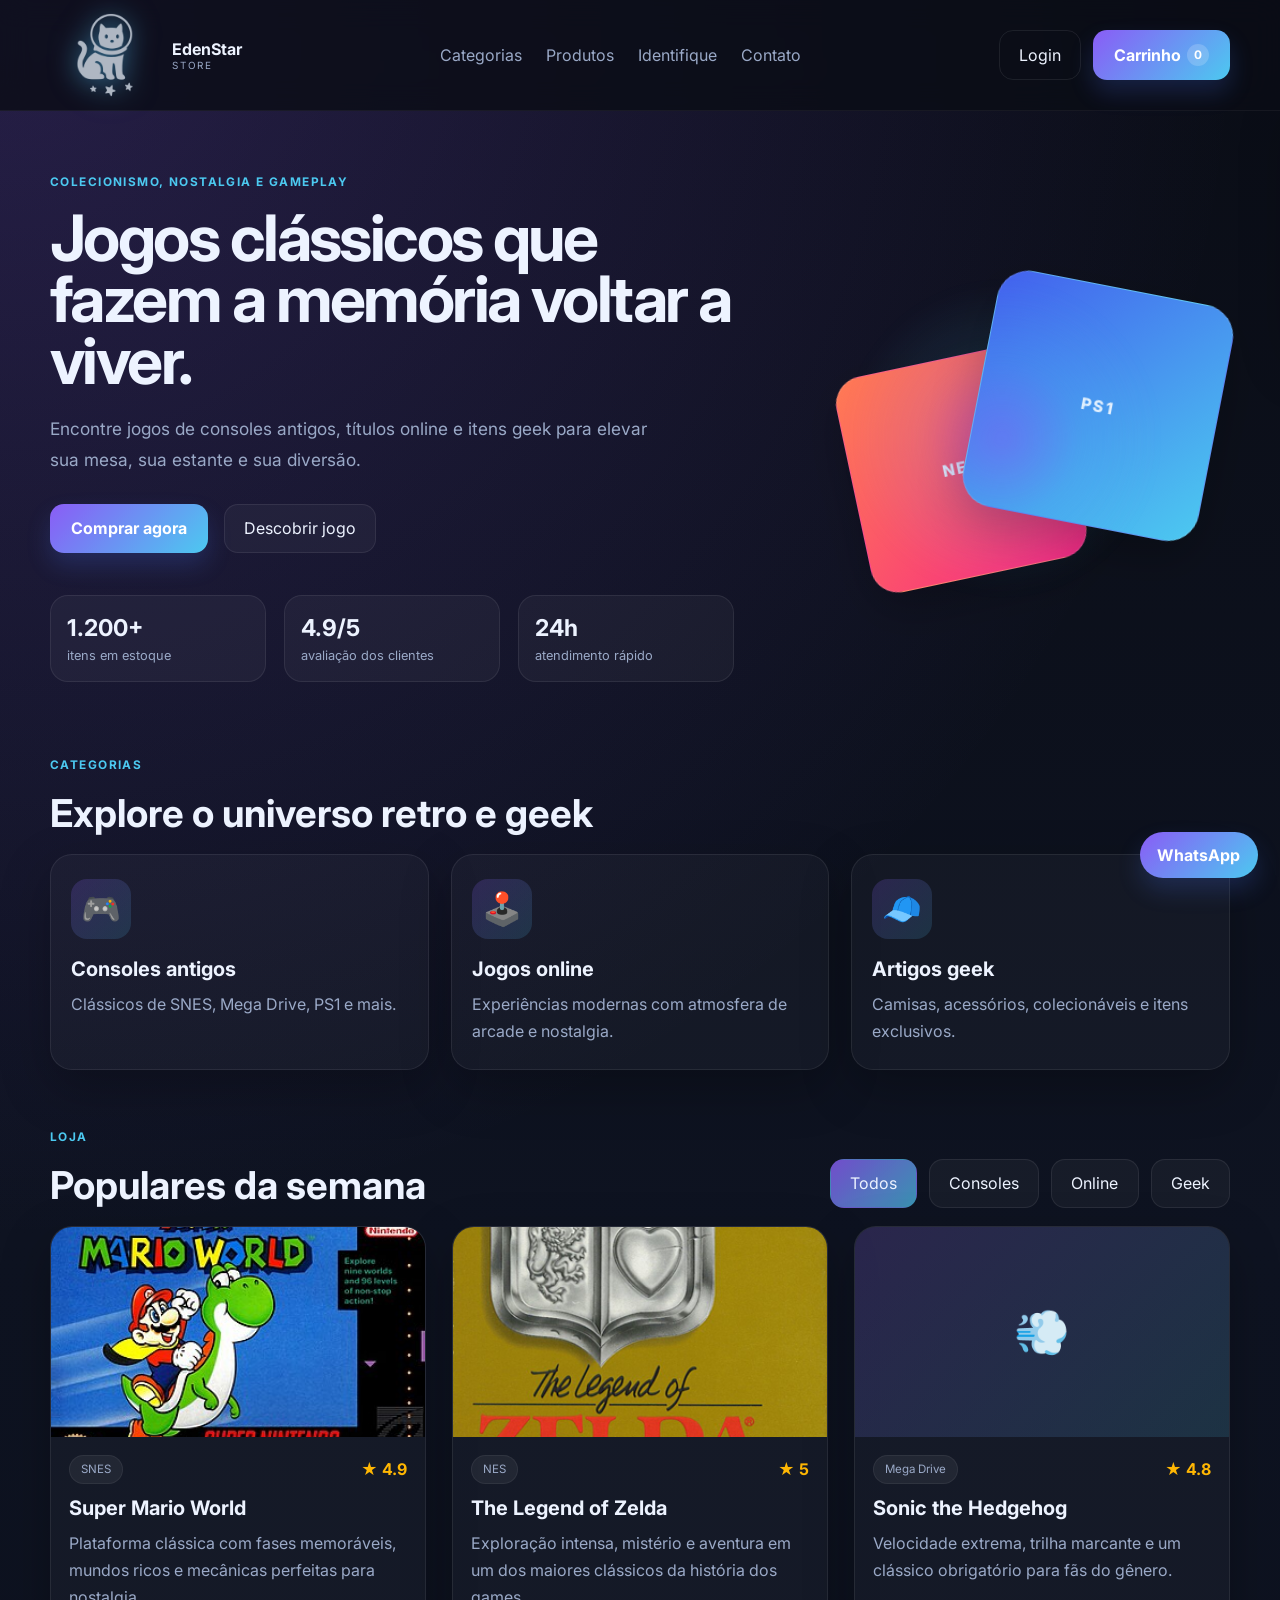
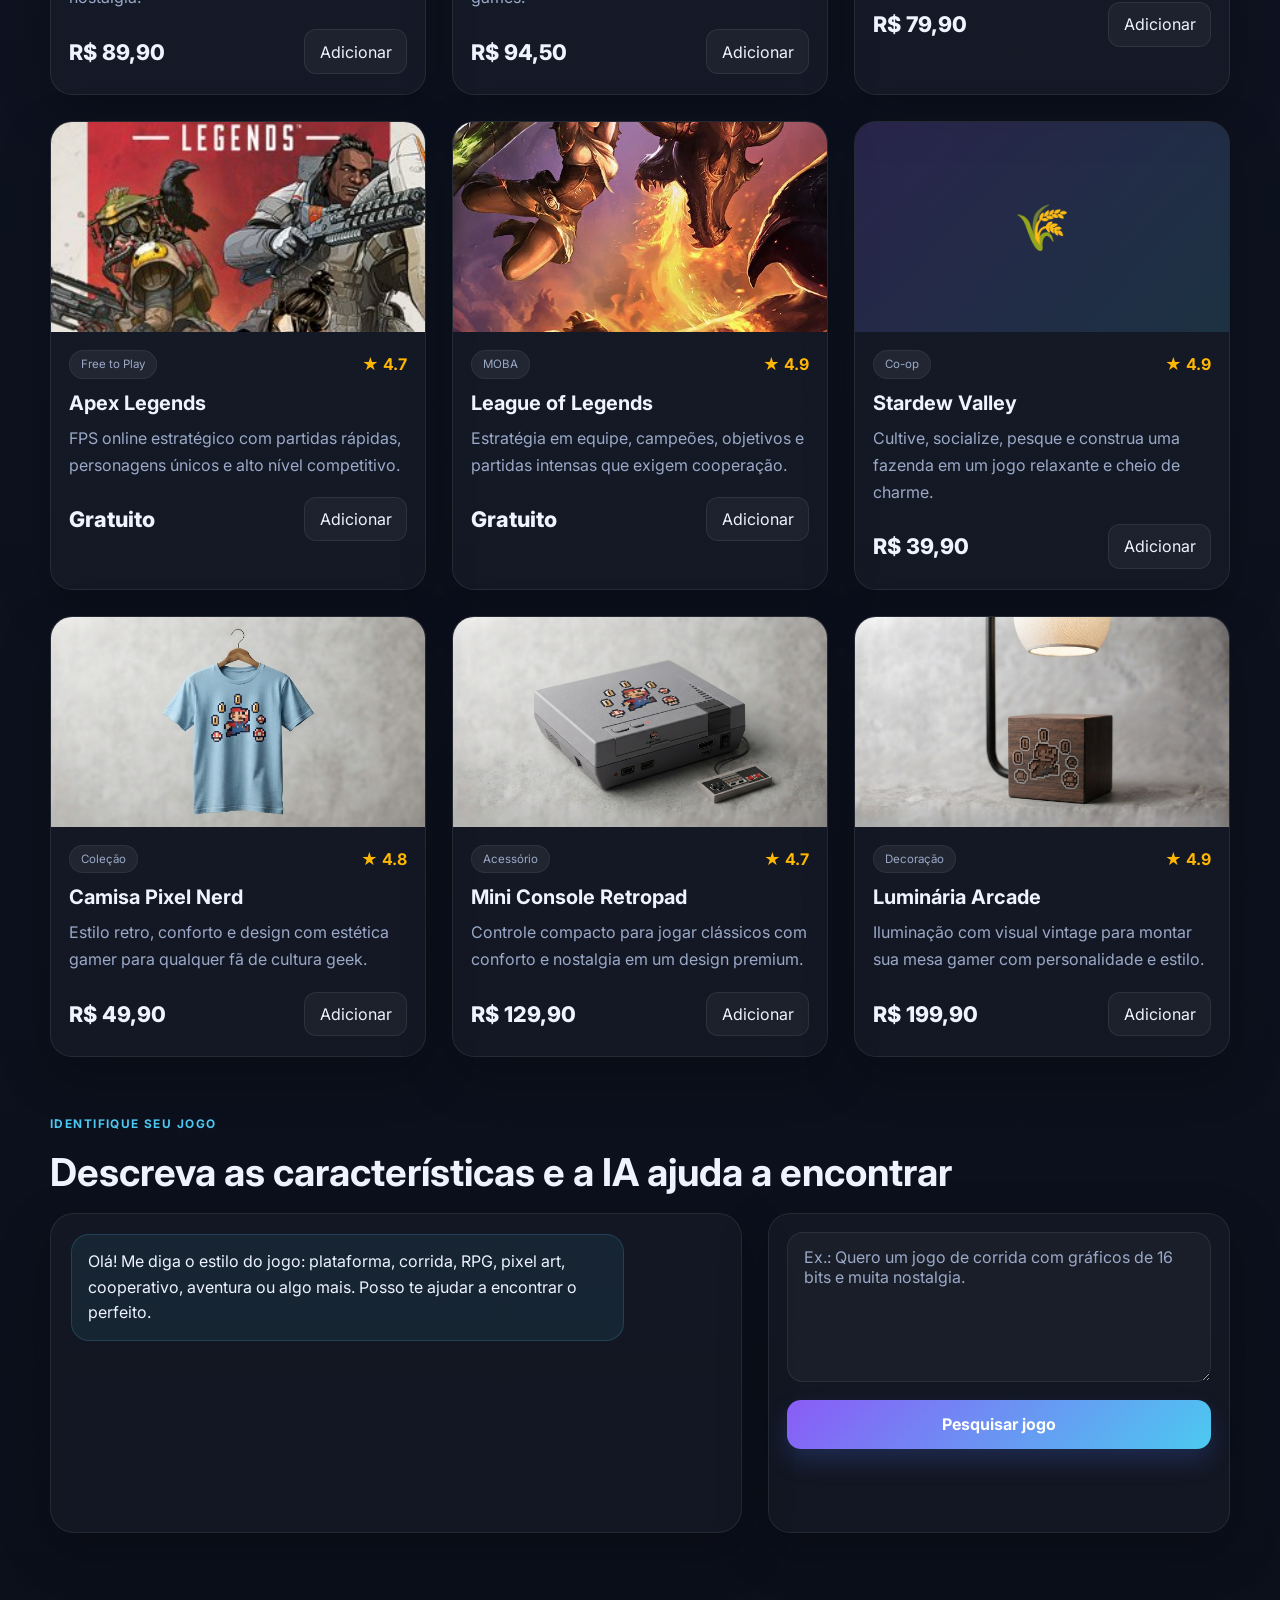
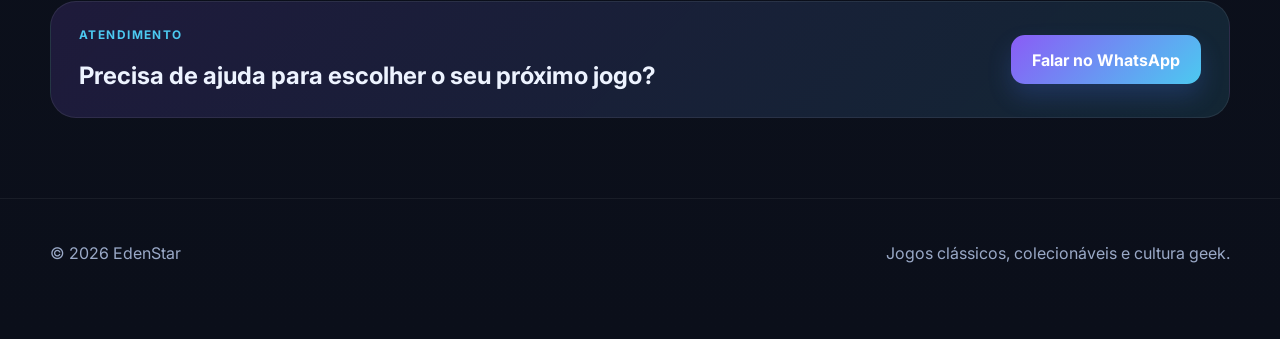
==== index.html @ eac06301 "Primeiro commit do site" ====
<!DOCTYPE html>
<html lang="pt-BR">
  <head>
    <meta charset="UTF-8" />
    <meta name="viewport" content="width=device-width, initial-scale=1.0" />
    <title>EdenStar</title>
    <meta
      name="description"
      content="Loja de jogos de consoles antigos, jogos online e artigos geek com carrinho de compras e atendimento por WhatsApp."
    />
    <link rel="icon" type="image/png" href="icone.png" />
    <link rel="preconnect" href="https://fonts.googleapis.com" />
    <link rel="preconnect" href="https://fonts.gstatic.com" crossorigin />
    <link
      href="https://fonts.googleapis.com/css2?family=Inter:wght@400;500;600;700;800;900&display=swap"
      rel="stylesheet"
    />
    <link rel="stylesheet" href="styles.css" />
  </head>
  <body>
    <header class="topbar">
      <div class="container nav">
        <div class="brand">
          <img class="brand-logo" src="icone.png" alt="EdenStar logo" />
          <div>
            <strong>EdenStar</strong>
            <small>Store</small>
          </div>
        </div>

        <nav class="main-nav">
          <a href="#categorias">Categorias</a>
          <a href="#produtos">Produtos</a>
          <a href="#chatbot">Identifique</a>
          <a href="#contato">Contato</a>
        </nav>

        <div class="nav-actions">
          <button class="ghost-button" type="button">Login</button>
          <button class="primary-button" type="button" id="cartToggle">Carrinho <span id="cartCount">0</span></button>
        </div>
      </div>
    </header>

    <main>
      <section class="hero">
        <div class="container hero-inner">
          <div class="hero-copy">
            <p class="eyebrow">Colecionismo, nostalgia e gameplay</p>
            <h1>Jogos clássicos que fazem a memória voltar a viver.</h1>
            <p class="subtitle">
              Encontre jogos de consoles antigos, títulos online e itens geek para
              elevar sua mesa, sua estante e sua diversão.
            </p>

            <div class="hero-actions">
              <a href="#produtos" class="primary-button">Comprar agora</a>
              <a href="#chatbot" class="secondary-button">Descobrir jogo</a>
            </div>

            <ul class="hero-stats">
              <li><strong>1.200+</strong><span>itens em estoque</span></li>
              <li><strong>4.9/5</strong><span>avaliação dos clientes</span></li>
              <li><strong>24h</strong><span>atendimento rápido</span></li>
            </ul>
          </div>

          <div class="hero-visual" aria-label="Imagem animada de produtos geek">
            <div class="console-card card-1">
              <span>NES</span>
            </div>
            <div class="console-card card-2">
              <span>PS1</span>
            </div>
            <div class="product-glow"></div>
          </div>
        </div>
      </section>

      <section class="categories container" id="categorias">
        <div class="section-heading">
          <p class="eyebrow">Categorias</p>
          <h2>Explore o universo retro e geek</h2>
        </div>

        <div class="category-grid">
          <article class="category-card">
            <div class="category-icon">🎮</div>
            <h3>Consoles antigos</h3>
            <p>Clássicos de SNES, Mega Drive, PS1 e mais.</p>
          </article>
          <article class="category-card">
            <div class="category-icon">🕹️</div>
            <h3>Jogos online</h3>
            <p>Experiências modernas com atmosfera de arcade e nostalgia.</p>
          </article>
          <article class="category-card">
            <div class="category-icon">🧢</div>
            <h3>Artigos geek</h3>
            <p>Camisas, acessórios, colecionáveis e itens exclusivos.</p>
          </article>
        </div>
      </section>

      <section class="shop container" id="produtos">
        <div class="section-heading split">
          <div>
            <p class="eyebrow">Loja</p>
            <h2>Populares da semana</h2>
          </div>

          <div class="filter-row">
            <button class="filter-btn active" data-filter="all" type="button">Todos</button>
            <button class="filter-btn" data-filter="consoles" type="button">Consoles</button>
            <button class="filter-btn" data-filter="online" type="button">Online</button>
            <button class="filter-btn" data-filter="geek" type="button">Geek</button>
          </div>
        </div>

        <div class="products-grid" id="productsGrid"></div>
      </section>

      <section class="chatbot container" id="chatbot">
        <div class="section-heading">
          <p class="eyebrow">Identifique seu jogo</p>
          <h2>Descreva as características e a IA ajuda a encontrar</h2>
        </div>

        <div class="chatbot-layout">
          <div class="chat-window" id="chatWindow" aria-live="polite">
            <div class="message bot">
              Olá! Me diga o estilo do jogo: plataforma, corrida, RPG, pixel art,
              cooperativo, aventura ou algo mais. Posso te ajudar a encontrar o
              perfeito.
            </div>
          </div>

          <form class="chat-form" id="chatForm">
            <label class="sr-only" for="chatInput">Descreva o jogo</label>
            <textarea id="chatInput" rows="4" placeholder="Ex.: Quero um jogo de corrida com gráficos de 16 bits e muita nostalgia."></textarea>
            <button class="primary-button" type="submit">Pesquisar jogo</button>
          </form>
        </div>
      </section>

      <aside class="cart-panel" id="cartPanel" aria-label="Carrinho de compras">
        <div class="cart-header">
          <h3>Carrinho</h3>
          <button type="button" class="close-cart" id="closeCart" aria-label="Fechar carrinho">×</button>
        </div>

        <div class="cart-items" id="cartItems">
          <p class="empty-cart">Seu carrinho está vazio.</p>
        </div>

        <div class="cart-summary">
          <div>
            <span>Subtotal</span>
            <strong id="cartSubtotal">R$ 0,00</strong>
          </div>
          <button type="button" class="primary-button full-width" id="checkoutBtn">Finalizar compra</button>
        </div>
      </aside>
    </main>

    <section class="support-band" id="contato">
      <div class="container support-inner">
        <div>
          <p class="eyebrow">Atendimento</p>
          <h2>Precisa de ajuda para escolher o seu próximo jogo?</h2>
        </div>

        <a
          class="whatsapp-button"
          href="https://wa.me/5511999999999?text=Ol%C3%A1%2C%20quero%20ajuda%20para%20escolher%20um%20jogo%20ou%20produto%20da%20loja."
          target="_blank"
          rel="noopener noreferrer"
        >
          Falar no WhatsApp
        </a>
      </div>
    </section>

    <footer class="site-footer">
      <div class="container footer-inner">
        <p>© 2026 EdenStar</p>
        <p>Jogos clássicos, colecionáveis e cultura geek.</p>
      </div>
    </footer>

    <a
      class="floating-whatsapp"
      href="https://wa.me/5511999999999?text=Ol%C3%A1%2C%20preciso%20de%20suporte%20sobre%20um%20produto%20da%20loja."
      target="_blank"
      rel="noopener noreferrer"
      aria-label="Suporte via WhatsApp"
    >
      WhatsApp
    </a>

    <script src="script.js"></script>
  </body>
</html>
---- styles.css ----
:root {
  --bg: #0a0d16;
  --panel: #121827;
  --panel-2: #171f31;
  --card: #1e2a42;
  --card-soft: #24324d;
  --text: #edf3ff;
  --muted: #9aa9c7;
  --primary: #8a5cf6;
  --primary-2: #4cc9f0;
  --accent: #ffb703;
  --success: #22c55e;
  --danger: #ef4444;
  --shadow: 0 18px 50px rgba(0, 0, 0, 0.25);
}

* {
  box-sizing: border-box;
}

html {
  scroll-behavior: smooth;
}

body {
  margin: 0;
  font-family: "Inter", sans-serif;
  background:
    radial-gradient(circle at top left, rgba(138, 92, 246, 0.22), transparent 33%),
    linear-gradient(180deg, #0a0d16, #0e1321 35%, #0b0f1a 100%);
  color: var(--text);
}

a {
  color: inherit;
  text-decoration: none;
}

button,
textarea {
  font: inherit;
}

img {
  max-width: 100%;
  display: block;
}

.container {
  width: min(1180px, calc(100% - 32px));
  margin: 0 auto;
}

.topbar {
  position: sticky;
  top: 0;
  z-index: 30;
  backdrop-filter: blur(14px);
  background: rgba(10, 13, 22, 0.8);
  border-bottom: 1px solid rgba(255, 255, 255, 0.05);
}

.nav {
  display: flex;
  align-items: center;
  justify-content: space-between;
  min-height: 82px;
  gap: 20px;
}

.brand {
  display: flex;
  align-items: center;
  gap: 12px;
  flex-shrink: 0;
}

.brand-logo {
  width: 110px;
  height: 110px;
  object-fit: contain;
  border-radius: 0;
  background: transparent;
  padding: 0;
  box-shadow: none;
  flex-shrink: 0;
  filter: drop-shadow(0 0 14px rgba(83, 190, 241, 0.6));
  -webkit-filter: drop-shadow(0 0 14px rgba(83, 190, 241, 0.6));
}

.brand strong,
.brand small {
  display: block;
}

.brand small {
  color: var(--muted);
  letter-spacing: 0.18em;
  text-transform: uppercase;
  font-size: 0.62rem;
}

.main-nav {
  display: flex;
  align-items: center;
  gap: 24px;
  color: var(--muted);
}

.main-nav a {
  transition: 0.2s ease;
}

.main-nav a:hover {
  color: var(--text);
}

.nav-actions {
  display: flex;
  align-items: center;
  gap: 12px;
}

.primary-button,
.secondary-button,
.ghost-button,
.filter-btn,
.whatsapp-button,
.floating-whatsapp {
  border: none;
  cursor: pointer;
  transition: transform 0.2s ease, box-shadow 0.2s ease, background 0.2s ease;
}

.primary-button,
.whatsapp-button,
.floating-whatsapp {
  display: inline-flex;
  align-items: center;
  justify-content: center;
  border-radius: 14px;
  background: linear-gradient(135deg, var(--primary), var(--primary-2));
  color: white;
  padding: 0.9rem 1.3rem;
  font-weight: 700;
  box-shadow: 0 12px 24px rgba(74, 118, 255, 0.2);
}

.primary-button:hover,
.secondary-button:hover,
.ghost-button:hover,
.filter-btn:hover,
.whatsapp-button:hover,
.floating-whatsapp:hover {
  transform: translateY(-1px);
}

.secondary-button,
.ghost-button,
.filter-btn {
  background: rgba(255, 255, 255, 0.04);
  color: var(--text);
  border: 1px solid rgba(255, 255, 255, 0.08);
  padding: 0.85rem 1.2rem;
  border-radius: 14px;
}

.ghost-button {
  background: transparent;
}

#cartCount {
  display: inline-grid;
  place-items: center;
  min-width: 22px;
  height: 22px;
  margin-left: 6px;
  border-radius: 50%;
  background: rgba(255, 255, 255, 0.18);
  font-size: 0.74rem;
}

.hero {
  padding: 64px 0 34px;
}

.hero-inner {
  display: grid;
  grid-template-columns: 1.2fr 0.8fr;
  gap: 40px;
  align-items: center;
}

.eyebrow {
  margin: 0 0 18px;
  letter-spacing: 0.12em;
  text-transform: uppercase;
  color: var(--primary-2);
  font-size: 0.74rem;
  font-weight: 700;
}

.hero-copy h1 {
  margin: 0;
  font-size: clamp(2.5rem, 5vw, 5rem);
  line-height: 0.96;
  letter-spacing: -0.04em;
}

.subtitle {
  max-width: 610px;
  color: var(--muted);
  margin-top: 22px;
  font-size: 1.08rem;
  line-height: 1.8;
}

.hero-actions {
  display: flex;
  flex-wrap: wrap;
  gap: 16px;
  margin-top: 28px;
}

.hero-stats {
  list-style: none;
  padding: 0;
  margin: 42px 0 0;
  display: grid;
  grid-template-columns: repeat(3, minmax(120px, 1fr));
  gap: 18px;
}

.hero-stats li {
  background: rgba(255, 255, 255, 0.04);
  border: 1px solid rgba(255, 255, 255, 0.08);
  border-radius: 18px;
  padding: 18px 16px;
}

.hero-stats strong,
.hero-stats span {
  display: block;
}

.hero-stats strong {
  font-size: 1.45rem;
  margin-bottom: 6px;
}

.hero-stats span {
  color: var(--muted);
  font-size: 0.8rem;
}

.hero-visual {
  position: relative;
  min-height: 490px;
  display: grid;
  place-items: center;
}

.product-glow {
  position: absolute;
  inset: 18% 12% 14% 12%;
  border-radius: 34px;
  background: radial-gradient(circle, rgba(138, 92, 246, 0.4), rgba(76, 201, 240, 0.1), transparent 65%);
  filter: blur(8px);
}

.console-card {
  position: absolute;
  display: grid;
  place-items: center;
  box-shadow: var(--shadow);
  border: 1px solid rgba(255, 255, 255, 0.12);
  background: linear-gradient(135deg, rgba(255, 255, 255, 0.08), rgba(255, 255, 255, 0.03));
  backdrop-filter: blur(6px);
}

.console-card span {
  font-weight: 800;
  letter-spacing: 0.12em;
  text-transform: uppercase;
}

.card-1 {
  width: 220px;
  height: 220px;
  border-radius: 28px;
  transform: rotate(-12deg) translate(-48px, 30px);
  background: linear-gradient(135deg, #ff7b54, #f72585);
}

.card-2 {
  width: 240px;
  height: 240px;
  border-radius: 32px;
  transform: rotate(11deg) translate(90px, -40px);
  background: linear-gradient(135deg, #4361ee, #4cc9f0);
}

.categories,
.shop,
.chatbot {
  padding: 42px 0 18px;
}

.section-heading {
  margin-bottom: 18px;
}

.section-heading h2 {
  margin: 0;
  font-size: clamp(1.7rem, 3vw, 2.7rem);
}

.split {
  display: flex;
  align-items: end;
  justify-content: space-between;
  gap: 16px;
  flex-wrap: wrap;
}

.category-grid {
  display: grid;
  grid-template-columns: repeat(3, minmax(220px, 1fr));
  gap: 22px;
}

.category-card {
  background: rgba(255, 255, 255, 0.03);
  border: 1px solid rgba(255, 255, 255, 0.08);
  border-radius: 22px;
  padding: 24px 20px;
  box-shadow: var(--shadow);
}

.category-icon {
  width: 60px;
  height: 60px;
  display: grid;
  place-items: center;
  font-size: 2rem;
  border-radius: 16px;
  background: linear-gradient(135deg, rgba(138, 92, 246, 0.2), rgba(76, 201, 240, 0.15));
  margin-bottom: 18px;
}

.category-card h3 {
  margin: 0 0 10px;
  font-size: 1.25rem;
}

.category-card p {
  margin: 0;
  color: var(--muted);
  line-height: 1.7;
}

.filter-row {
  display: flex;
  flex-wrap: wrap;
  gap: 12px;
}

.filter-btn.active {
  background: linear-gradient(135deg, rgba(138, 92, 246, 0.8), rgba(76, 201, 240, 0.7));
  border-color: transparent;
}

.products-grid {
  display: grid;
  grid-template-columns: repeat(3, minmax(240px, 1fr));
  gap: 26px;
}

.product-card {
  background: rgba(255, 255, 255, 0.03);
  border: 1px solid rgba(255, 255, 255, 0.08);
  border-radius: 22px;
  overflow: hidden;
  box-shadow: var(--shadow);
}

.product-visual {
  height: 210px;
  padding: 0;
  display: flex;
  align-items: center;
  justify-content: center;
  overflow: hidden;
  font-size: 2.8rem;
  background: linear-gradient(135deg, rgba(138, 92, 246, 0.18), rgba(76, 201, 240, 0.14));
  position: relative;
}

.product-visual img {
  width: 100%;
  height: 100%;
  object-fit: cover;
  display: block;
}

.product-visual .fallback-emoji {
  font-size: 2.8rem;
  display: none;
}

.product-content {
  padding: 18px 18px 20px;
}

.product-badges {
  display: flex;
  justify-content: space-between;
  gap: 10px;
  align-items: center;
  margin-bottom: 12px;
}

.product-tag {
  background: rgba(255, 255, 255, 0.06);
  border: 1px solid rgba(255, 255, 255, 0.06);
  border-radius: 999px;
  padding: 0.4rem 0.7rem;
  font-size: 0.72rem;
  color: var(--muted);
}

.product-rating {
  color: var(--accent);
  font-weight: 700;
}

.product-card h3 {
  margin: 0 0 10px;
  font-size: 1.25rem;
}

.product-card p {
  margin: 0;
  color: var(--muted);
  line-height: 1.7;
}

.product-footer {
  display: flex;
  align-items: center;
  justify-content: space-between;
  gap: 12px;
  margin-top: 18px;
}

.price {
  font-size: 1.35rem;
  font-weight: 800;
}

.add-cart {
  background: rgba(255, 255, 255, 0.04);
  border: 1px solid rgba(255, 255, 255, 0.08);
  color: var(--text);
  border-radius: 12px;
  padding: 0.7rem 0.9rem;
  cursor: pointer;
}

.chatbot-layout {
  display: grid;
  grid-template-columns: 1.2fr 0.8fr;
  gap: 26px;
}

.chat-window {
  background: rgba(255, 255, 255, 0.03);
  border: 1px solid rgba(255, 255, 255, 0.08);
  border-radius: 24px;
  padding: 20px;
  min-height: 320px;
  display: flex;
  flex-direction: column;
  gap: 12px;
  box-shadow: var(--shadow);
}

.message {
  max-width: 85%;
  padding: 14px 16px;
  border-radius: 18px;
  line-height: 1.6;
}

.message.bot {
  background: rgba(76, 201, 240, 0.08);
  border: 1px solid rgba(76, 201, 240, 0.18);
}

.message.user {
  margin-left: auto;
  background: rgba(138, 92, 246, 0.16);
  border: 1px solid rgba(138, 92, 246, 0.18);
}

.chat-form {
  display: flex;
  flex-direction: column;
  gap: 18px;
  background: rgba(255, 255, 255, 0.03);
  border: 1px solid rgba(255, 255, 255, 0.08);
  border-radius: 22px;
  padding: 18px;
  box-shadow: var(--shadow);
}

#chatInput {
  width: 100%;
  resize: vertical;
  min-height: 150px;
  border: 1px solid rgba(255, 255, 255, 0.08);
  background: rgba(255, 255, 255, 0.03);
  color: var(--text);
  border-radius: 16px;
  padding: 14px 16px;
}

#chatInput::placeholder {
  color: var(--muted);
}

.cart-panel {
  position: fixed;
  right: 20px;
  top: 92px;
  width: min(360px, calc(100% - 24px));
  background: rgba(12, 17, 28, 0.98);
  border: 1px solid rgba(255, 255, 255, 0.08);
  border-radius: 22px;
  box-shadow: var(--shadow);
  z-index: 25;
  transform: translateX(calc(100% + 30px));
  transition: transform 0.28s ease;
  padding: 18px 18px 14px;
}

.cart-panel.visible {
  transform: translateX(0);
}

.cart-header {
  display: flex;
  align-items: center;
  justify-content: space-between;
  margin-bottom: 14px;
}

.cart-header h3 {
  margin: 0;
  font-size: 1.3rem;
}

.close-cart {
  border: none;
  background: rgba(255, 255, 255, 0.08);
  color: var(--text);
  width: 36px;
  height: 36px;
  border-radius: 50%;
  font-size: 1.5rem;
  cursor: pointer;
}

.cart-items {
  display: flex;
  flex-direction: column;
  gap: 12px;
  max-height: 350px;
  overflow: auto;
  padding-right: 4px;
}

.empty-cart {
  color: var(--muted);
}

.cart-item {
  display: grid;
  grid-template-columns: 54px 1fr auto;
  gap: 12px;
  align-items: center;
  background: rgba(255, 255, 255, 0.03);
  border: 1px solid rgba(255, 255, 255, 0.06);
  border-radius: 16px;
  padding: 10px;
}

.cart-item-emoji {
  width: 54px;
  height: 54px;
  display: grid;
  place-items: center;
  border-radius: 14px;
  background: linear-gradient(135deg, rgba(138, 92, 246, 0.2), rgba(76, 201, 240, 0.18));
  font-size: 1.8rem;
}

.cart-item-info h4 {
  margin: 0 0 4px;
  font-size: 0.98rem;
}

.cart-item-info span {
  color: var(--muted);
  font-size: 0.8rem;
}

.cart-item-price {
  font-weight: 700;
  white-space: nowrap;
}

.cart-summary {
  margin-top: 18px;
  border-top: 1px solid rgba(255, 255, 255, 0.06);
  padding-top: 16px;
}

.cart-summary div {
  display: flex;
  justify-content: space-between;
  align-items: center;
  margin-bottom: 16px;
}

.full-width {
  width: 100%;
}

.support-band {
  padding: 50px 0 80px;
}

.support-inner {
  display: flex;
  align-items: center;
  justify-content: space-between;
  gap: 18px;
  background: linear-gradient(135deg, rgba(138, 92, 246, 0.15), rgba(76, 201, 240, 0.12));
  border: 1px solid rgba(255, 255, 255, 0.08);
  border-radius: 26px;
  padding: 26px 28px;
}

.support-inner h2 {
  margin: 0;
  line-height: 1.3;
}

.site-footer {
  border-top: 1px solid rgba(255, 255, 255, 0.06);
  padding: 28px 0 60px;
}

.footer-inner {
  display: flex;
  justify-content: space-between;
  gap: 12px;
  flex-wrap: wrap;
  color: var(--muted);
}

.floating-whatsapp {
  position: fixed;
  right: 22px;
  bottom: 22px;
  z-index: 26;
  border-radius: 999px;
  padding: 0.8rem 1.1rem;
}

.sr-only {
  position: absolute;
  width: 1px;
  height: 1px;
  padding: 0;
  margin: -1px;
  overflow: hidden;
  clip: rect(0, 0, 0, 0);
  white-space: nowrap;
  border: 0;
}

@media (max-width: 960px) {
  .hero-inner,
  .chatbot-layout,
  .category-grid,
  .products-grid {
    grid-template-columns: 1fr;
  }

  .hero-inner {
    display: grid;
  }

  .main-nav {
    display: none;
  }
}

@media (max-width: 640px) {
  .nav {
    flex-wrap: wrap;
    padding: 14px 0;
  }

  .nav-actions {
    width: 100%;
    justify-content: space-between;
  }

  .support-inner {
    flex-direction: column;
    align-items: flex-start;
  }

  .hero {
    padding-top: 32px;
  }

  .hero-stats {
    grid-template-columns: 1fr;
  }
}
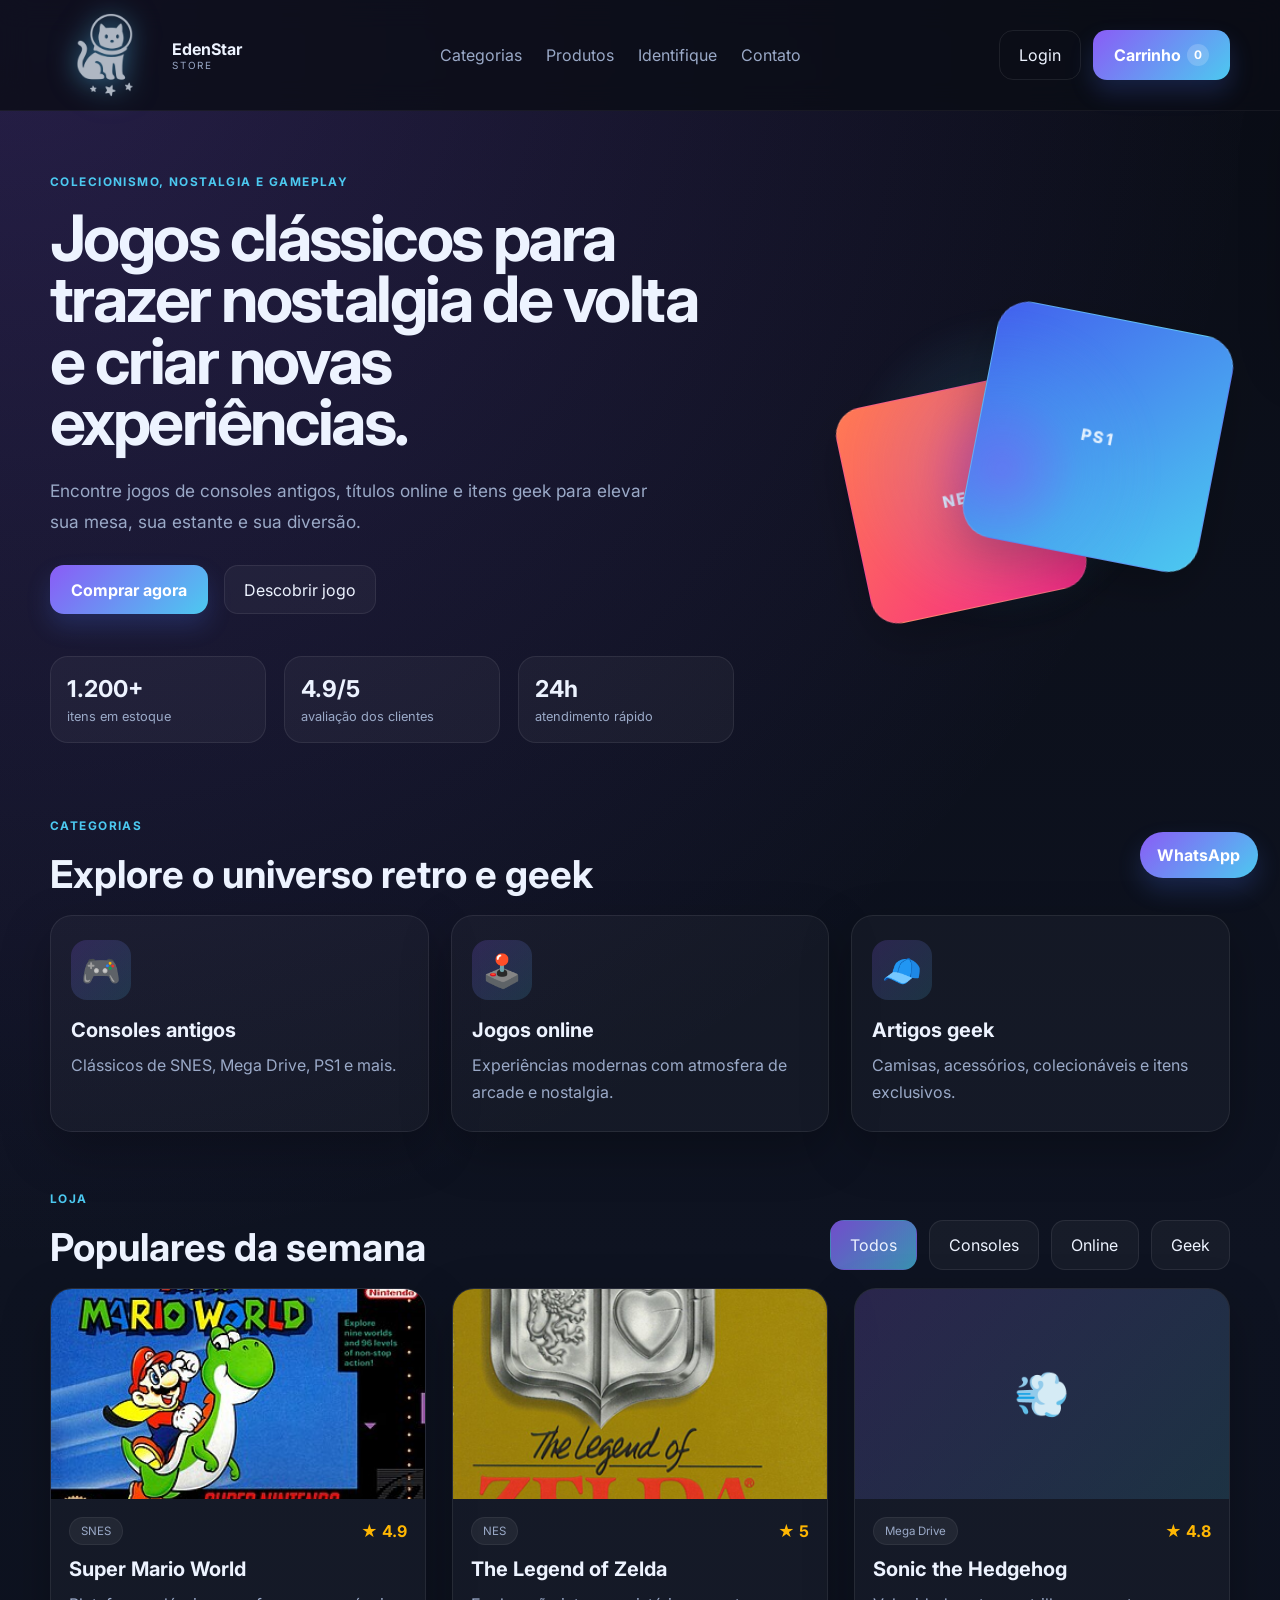
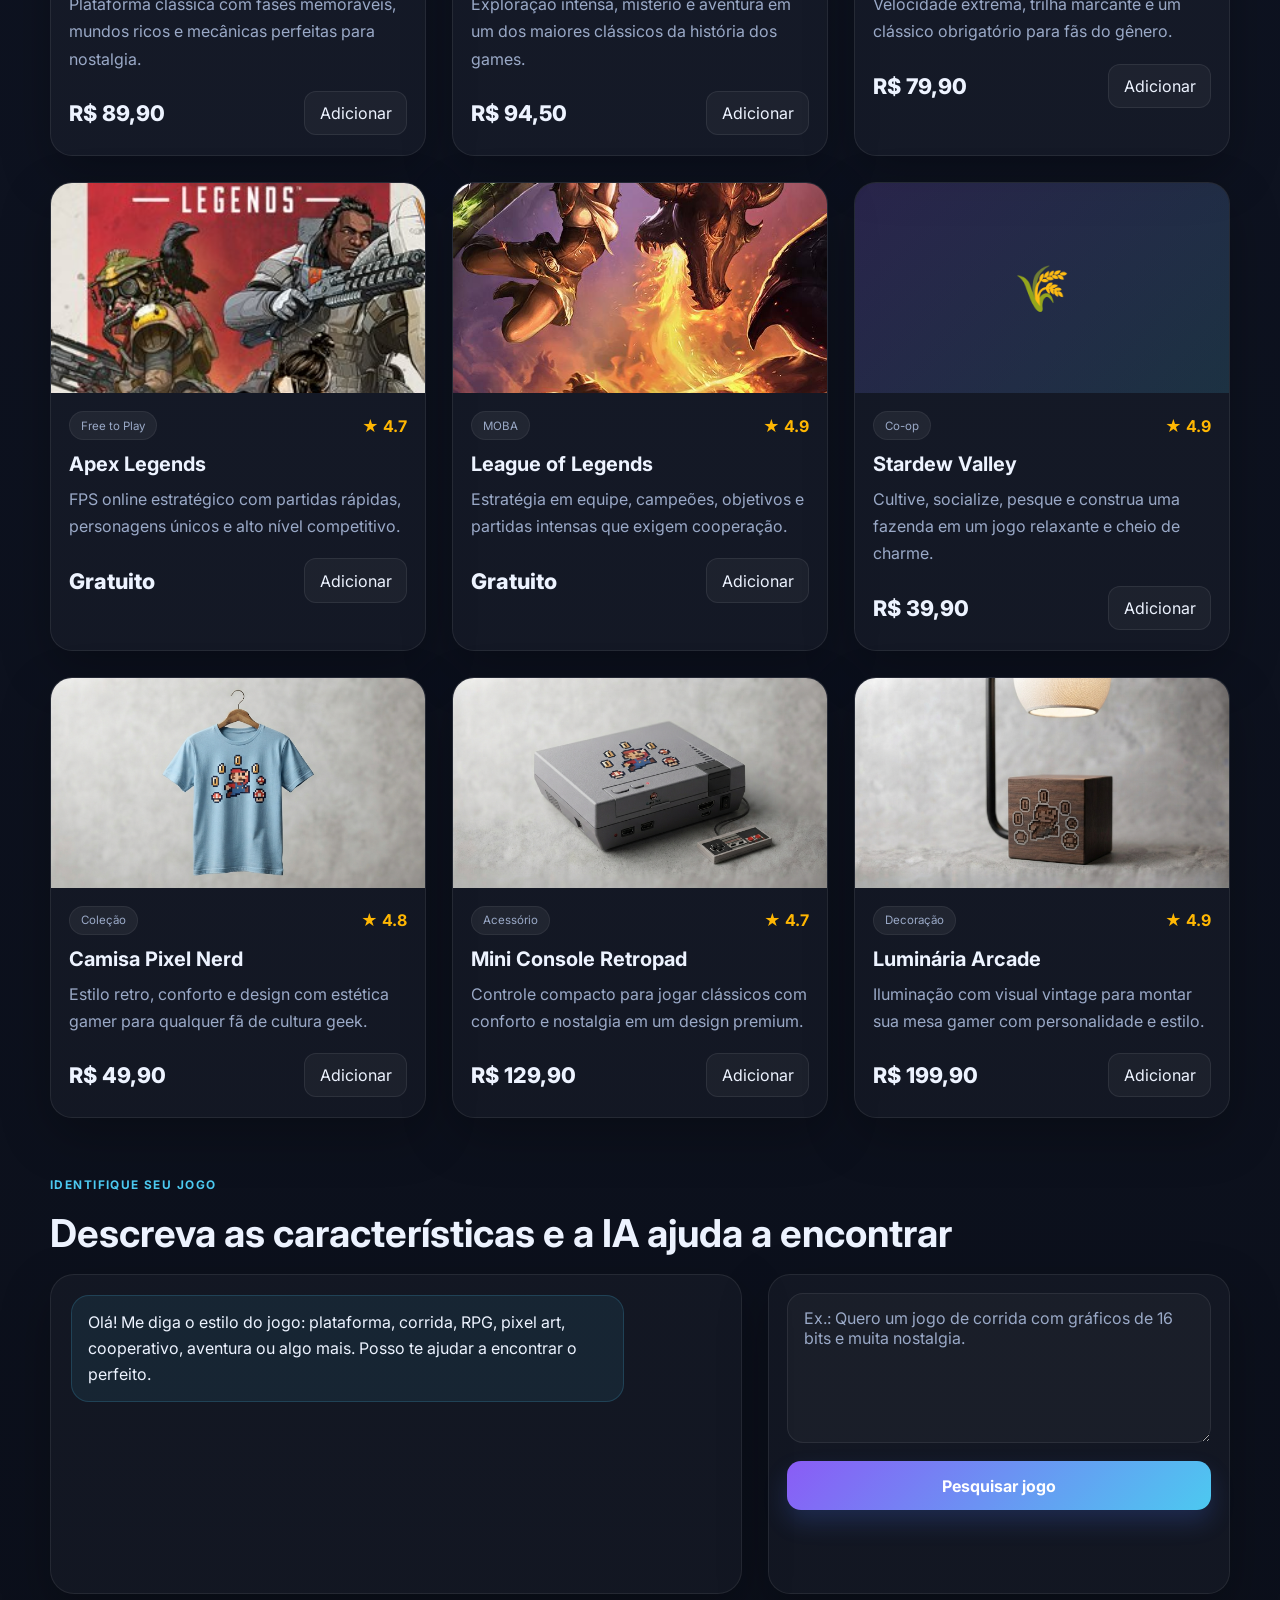
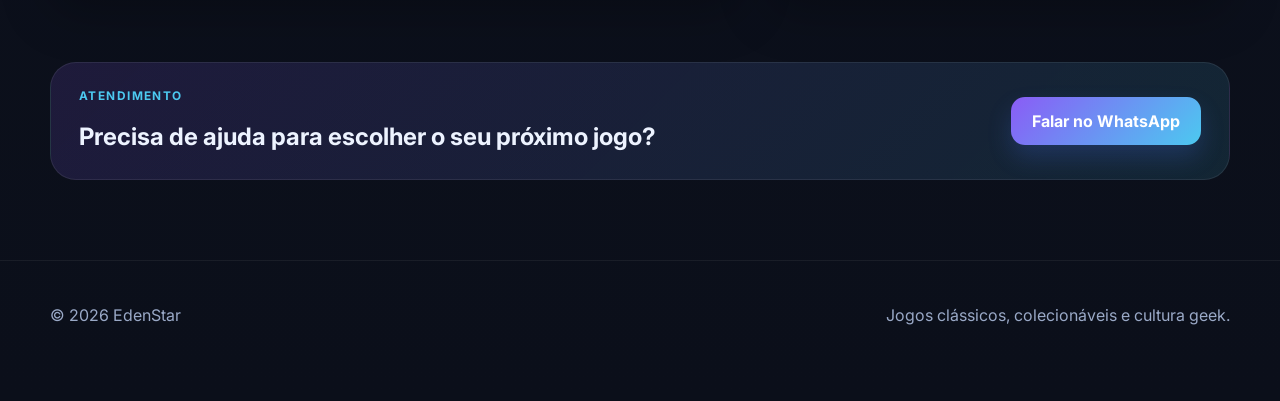
==== commit babe37ce: "atualizando o slogan" ====
--- a/index.html
+++ b/index.html
@@ -28,7 +28,13 @@
           </div>
         </div>
 
-        <nav class="main-nav">
+        <button class="menu-toggle" id="menuToggle" type="button" aria-label="Abrir menu" aria-expanded="false" aria-controls="mainNav">
+          <span></span>
+          <span></span>
+          <span></span>
+        </button>
+
+        <nav class="main-nav" id="mainNav">
           <a href="#categorias">Categorias</a>
           <a href="#produtos">Produtos</a>
           <a href="#chatbot">Identifique</a>
@@ -47,7 +53,7 @@
         <div class="container hero-inner">
           <div class="hero-copy">
             <p class="eyebrow">Colecionismo, nostalgia e gameplay</p>
-            <h1>Jogos clássicos que fazem a memória voltar a viver.</h1>
+            <h1>Jogos clássicos para trazer nostalgia de volta e criar novas experiências.</h1>
             <p class="subtitle">
               Encontre jogos de consoles antigos, títulos online e itens geek para
               elevar sua mesa, sua estante e sua diversão.
--- a/styles.css
+++ b/styles.css
@@ -29,6 +29,7 @@
     radial-gradient(circle at top left, rgba(138, 92, 246, 0.22), transparent 33%),
     linear-gradient(180deg, #0a0d16, #0e1321 35%, #0b0f1a 100%);
   color: var(--text);
+  overflow-x: hidden;
 }
 
 a {
@@ -66,6 +67,49 @@
   justify-content: space-between;
   min-height: 82px;
   gap: 20px;
+  position: relative;
+}
+
+.menu-toggle {
+  display: none;
+  width: 46px;
+  height: 46px;
+  border-radius: 12px;
+  border: 1px solid rgba(255, 255, 255, 0.08);
+  background: rgba(255, 255, 255, 0.03);
+  align-items: center;
+  justify-content: center;
+  flex-direction: column;
+  gap: 5px;
+  padding: 0;
+  cursor: pointer;
+  transition: transform 0.2s ease, border-color 0.2s ease, background 0.2s ease;
+}
+
+.menu-toggle span {
+  display: block;
+  width: 20px;
+  height: 2px;
+  border-radius: 999px;
+  background: var(--text);
+  transition: transform 0.25s ease, opacity 0.25s ease;
+}
+
+.menu-toggle.active {
+  background: rgba(138, 92, 246, 0.18);
+  border-color: rgba(138, 92, 246, 0.4);
+}
+
+.menu-toggle.active span:nth-child(1) {
+  transform: translateY(7px) rotate(45deg);
+}
+
+.menu-toggle.active span:nth-child(2) {
+  opacity: 0;
+}
+
+.menu-toggle.active span:nth-child(3) {
+  transform: translateY(-7px) rotate(-45deg);
 }
 
 .brand {
@@ -706,6 +750,64 @@
   .main-nav {
     display: none;
   }
+
+  .brand-logo {
+    width: 90px;
+    height: 90px;
+  }
+}
+
+@media (max-width: 760px) {
+  .menu-toggle {
+    display: inline-flex;
+    order: 1;
+    margin-left: auto;
+  }
+
+  .nav {
+    flex-wrap: wrap;
+    padding: 12px 0;
+    row-gap: 10px;
+  }
+
+  .brand {
+    order: 0;
+  }
+
+  .main-nav {
+    display: none;
+    width: 100%;
+    order: 3;
+    flex-direction: column;
+    align-items: flex-start;
+    gap: 14px;
+    padding: 16px 18px;
+    border-radius: 18px;
+    border: 1px solid rgba(255, 255, 255, 0.08);
+    background: rgba(12, 17, 28, 0.96);
+    box-shadow: var(--shadow);
+    opacity: 0;
+    transform: translateY(-8px);
+    pointer-events: none;
+    transition: opacity 0.2s ease, transform 0.25s ease;
+  }
+
+  .main-nav.open {
+    display: flex;
+    opacity: 1;
+    transform: translateY(0);
+    pointer-events: auto;
+  }
+
+  .nav-actions {
+    order: 2;
+    margin-left: auto;
+  }
+
+  .nav-actions .primary-button,
+  .nav-actions .ghost-button {
+    flex: 1;
+  }
 }
 
 @media (max-width: 640px) {
@@ -719,6 +821,14 @@
     justify-content: space-between;
   }
 
+  .hero-visual {
+    display: none;
+  }
+
+  .hero-copy {
+    width: 100%;
+  }
+
   .support-inner {
     flex-direction: column;
     align-items: flex-start;
@@ -728,7 +838,115 @@
     padding-top: 32px;
   }
 
+  .hero-copy h1 {
+    font-size: clamp(2.1rem, 9vw, 3.2rem);
+  }
+
   .hero-stats {
     grid-template-columns: 1fr;
   }
-}
+
+  .category-card,
+  .product-card,
+  .chat-form,
+  .chat-window,
+  .support-inner,
+  .cart-panel {
+    border-radius: 18px;
+  }
+
+  .filter-row {
+    width: 100%;
+  }
+
+  .filter-btn {
+    flex: 1 1 calc(50% - 12px);
+    text-align: center;
+  }
+
+  .product-footer {
+    flex-direction: column;
+    align-items: flex-start;
+  }
+
+  .add-cart,
+  .primary-button,
+  .secondary-button,
+  .whatsapp-button {
+    width: 100%;
+  }
+
+  .hero-actions {
+    flex-direction: column;
+  }
+
+    .cart-panel {
+    left: 12px;
+    right: 12px;
+    width: auto;
+    top: auto;
+    bottom: 20px;
+    max-height: 78vh;
+    border-radius: 20px;
+    background: rgba(10, 13, 22, 0.98);
+    backdrop-filter: blur(12px);
+  }
+
+  .cart-item {
+    border-radius: 14px;
+    padding: 10px 12px;
+  }
+
+  .floating-whatsapp {
+    right: 14px;
+    bottom: 14px;
+    padding: 0.7rem 0.9rem;
+  }
+}
+
+@media (max-width: 480px) {
+  .container {
+    width: min(100% - 20px, 1180px);
+  }
+
+  .brand {
+    gap: 8px;
+  }
+
+  .brand-logo {
+    width: 72px;
+    height: 72px;
+  }
+
+  .brand strong {
+    font-size: 1.05rem;
+  }
+
+  .brand small {
+    letter-spacing: 0.12em;
+  }
+
+  .hero {
+    padding-top: 18px;
+  }
+
+  .hero-stats {
+    gap: 12px;
+  }
+
+  .chat-window {
+    min-height: 220px;
+  }
+
+  .message {
+    max-width: 100%;
+  }
+
+  .support-inner {
+    padding: 20px 18px;
+  }
+
+  .site-footer {
+    padding-bottom: 90px;
+  }
+}
